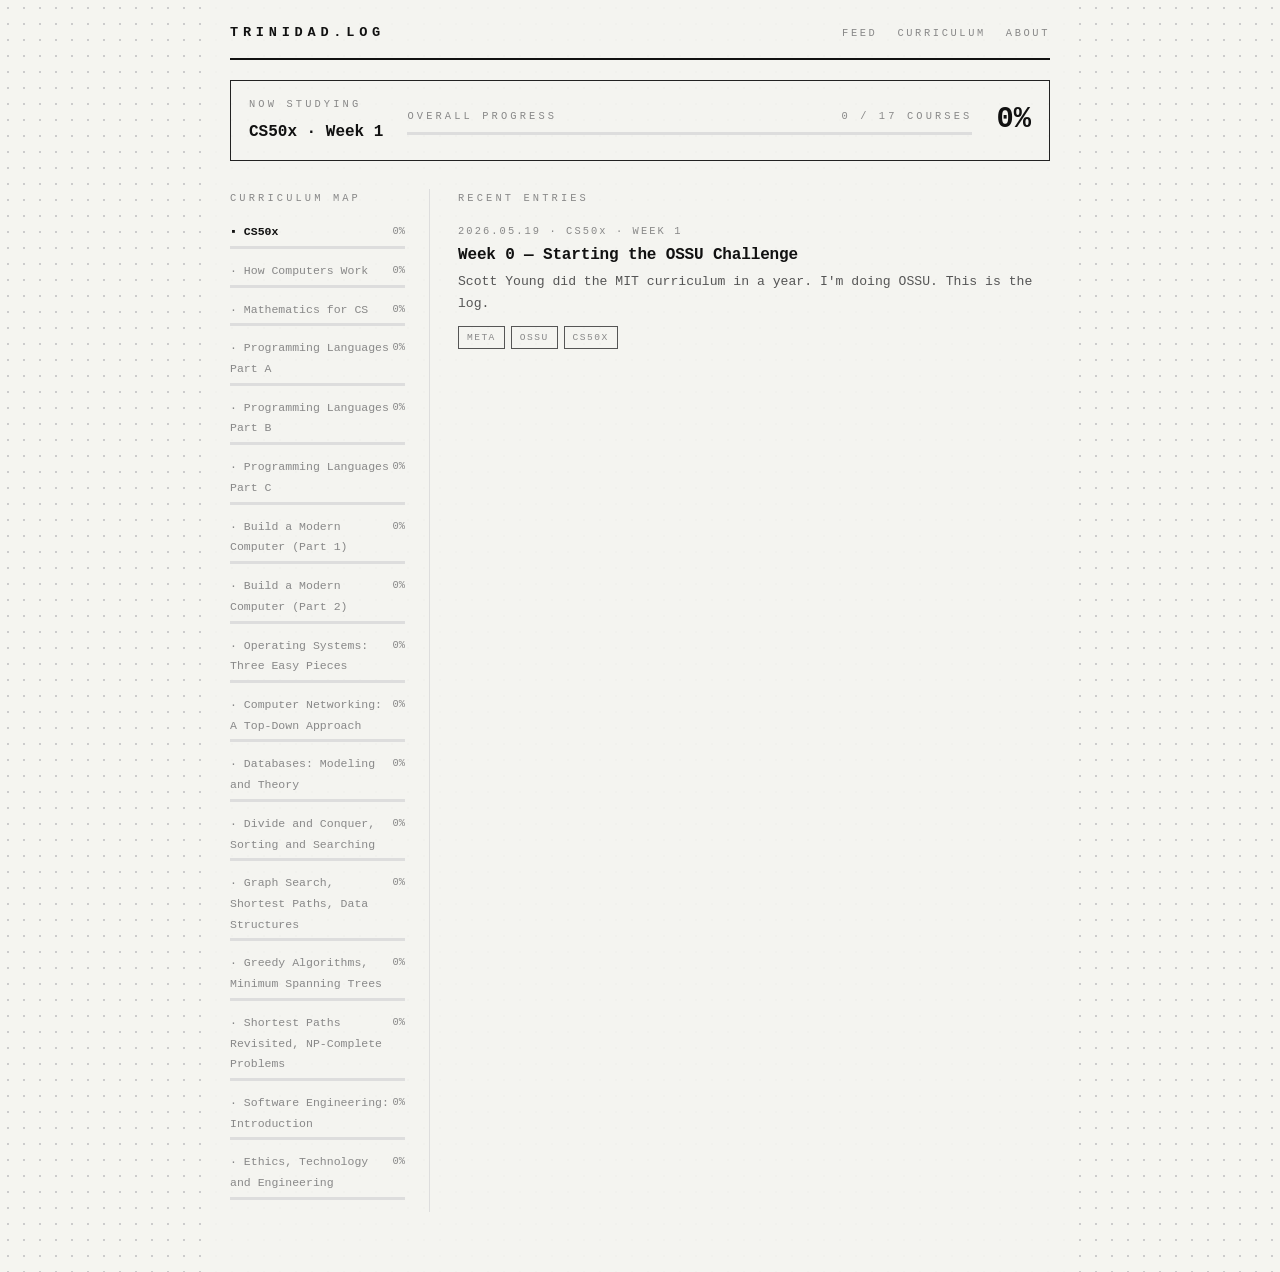
==== docs/index.html @ 8b84ecc6 "feat: blog-v3 — hand-rolled static site with Nothing aesthetic Python build pipeline, Jinja2 templat" ====
<!DOCTYPE html>
<html lang="en">
<head>
  <meta charset="UTF-8">
  <meta name="viewport" content="width=device-width, initial-scale=1.0">
  <title>TRINIDAD.LOG — OSSU CS Journey</title>
  <link rel="stylesheet" href="static/style.css">
</head>
<body>
  <div class="page-wrap">
    <nav class="nav">
      <a href="index.html" class="nav-logo">TRINIDAD.LOG</a>
      <ul class="nav-links">
        <li><a href="index.html">Feed</a></li>
        <li><a href="curriculum.html">Curriculum</a></li>
        <li><a href="about.html">About</a></li>
      </ul>
    </nav>
    

<div class="status-strip">
  <div class="studying">
    <span class="label">Now Studying</span>
    <strong>CS50x · Week 1</strong>
  </div>
  <div class="bar-section">
    <div class="label">
      <span>Overall Progress</span>
      <span>0 / 17 courses</span>
    </div>
    <div class="progress-bar">
      <div class="progress-bar-fill" style="width: 0%"></div>
    </div>
  </div>
  <div class="percent">0%</div>
</div>

<div class="home-grid">

  <aside class="curriculum-sidebar">
    <span class="label">Curriculum Map</span>
    
    <div class="course-item active">
      <div class="course-name">
        <span class="course-name-text">▪ CS50x</span>
        <span class="pct">0%</span>
      </div>
      <div class="progress-bar">
        <div class="progress-bar-fill" style="width: 0%"></div>
      </div>
    </div>
    
    <div class="course-item inactive">
      <div class="course-name">
        <span class="course-name-text">· How Computers Work</span>
        <span class="pct">0%</span>
      </div>
      <div class="progress-bar">
        <div class="progress-bar-fill" style="width: 0%"></div>
      </div>
    </div>
    
    <div class="course-item inactive">
      <div class="course-name">
        <span class="course-name-text">· Mathematics for CS</span>
        <span class="pct">0%</span>
      </div>
      <div class="progress-bar">
        <div class="progress-bar-fill" style="width: 0%"></div>
      </div>
    </div>
    
    <div class="course-item inactive">
      <div class="course-name">
        <span class="course-name-text">· Programming Languages Part A</span>
        <span class="pct">0%</span>
      </div>
      <div class="progress-bar">
        <div class="progress-bar-fill" style="width: 0%"></div>
      </div>
    </div>
    
    <div class="course-item inactive">
      <div class="course-name">
        <span class="course-name-text">· Programming Languages Part B</span>
        <span class="pct">0%</span>
      </div>
      <div class="progress-bar">
        <div class="progress-bar-fill" style="width: 0%"></div>
      </div>
    </div>
    
    <div class="course-item inactive">
      <div class="course-name">
        <span class="course-name-text">· Programming Languages Part C</span>
        <span class="pct">0%</span>
      </div>
      <div class="progress-bar">
        <div class="progress-bar-fill" style="width: 0%"></div>
      </div>
    </div>
    
    <div class="course-item inactive">
      <div class="course-name">
        <span class="course-name-text">· Build a Modern Computer (Part 1)</span>
        <span class="pct">0%</span>
      </div>
      <div class="progress-bar">
        <div class="progress-bar-fill" style="width: 0%"></div>
      </div>
    </div>
    
    <div class="course-item inactive">
      <div class="course-name">
        <span class="course-name-text">· Build a Modern Computer (Part 2)</span>
        <span class="pct">0%</span>
      </div>
      <div class="progress-bar">
        <div class="progress-bar-fill" style="width: 0%"></div>
      </div>
    </div>
    
    <div class="course-item inactive">
      <div class="course-name">
        <span class="course-name-text">· Operating Systems: Three Easy Pieces</span>
        <span class="pct">0%</span>
      </div>
      <div class="progress-bar">
        <div class="progress-bar-fill" style="width: 0%"></div>
      </div>
    </div>
    
    <div class="course-item inactive">
      <div class="course-name">
        <span class="course-name-text">· Computer Networking: A Top-Down Approach</span>
        <span class="pct">0%</span>
      </div>
      <div class="progress-bar">
        <div class="progress-bar-fill" style="width: 0%"></div>
      </div>
    </div>
    
    <div class="course-item inactive">
      <div class="course-name">
        <span class="course-name-text">· Databases: Modeling and Theory</span>
        <span class="pct">0%</span>
      </div>
      <div class="progress-bar">
        <div class="progress-bar-fill" style="width: 0%"></div>
      </div>
    </div>
    
    <div class="course-item inactive">
      <div class="course-name">
        <span class="course-name-text">· Divide and Conquer, Sorting and Searching</span>
        <span class="pct">0%</span>
      </div>
      <div class="progress-bar">
        <div class="progress-bar-fill" style="width: 0%"></div>
      </div>
    </div>
    
    <div class="course-item inactive">
      <div class="course-name">
        <span class="course-name-text">· Graph Search, Shortest Paths, Data Structures</span>
        <span class="pct">0%</span>
      </div>
      <div class="progress-bar">
        <div class="progress-bar-fill" style="width: 0%"></div>
      </div>
    </div>
    
    <div class="course-item inactive">
      <div class="course-name">
        <span class="course-name-text">· Greedy Algorithms, Minimum Spanning Trees</span>
        <span class="pct">0%</span>
      </div>
      <div class="progress-bar">
        <div class="progress-bar-fill" style="width: 0%"></div>
      </div>
    </div>
    
    <div class="course-item inactive">
      <div class="course-name">
        <span class="course-name-text">· Shortest Paths Revisited, NP-Complete Problems</span>
        <span class="pct">0%</span>
      </div>
      <div class="progress-bar">
        <div class="progress-bar-fill" style="width: 0%"></div>
      </div>
    </div>
    
    <div class="course-item inactive">
      <div class="course-name">
        <span class="course-name-text">· Software Engineering: Introduction</span>
        <span class="pct">0%</span>
      </div>
      <div class="progress-bar">
        <div class="progress-bar-fill" style="width: 0%"></div>
      </div>
    </div>
    
    <div class="course-item inactive">
      <div class="course-name">
        <span class="course-name-text">· Ethics, Technology and Engineering</span>
        <span class="pct">0%</span>
      </div>
      <div class="progress-bar">
        <div class="progress-bar-fill" style="width: 0%"></div>
      </div>
    </div>
    
  </aside>

  <main class="feed">
    <span class="label">Recent Entries</span>
    
    <article class="feed-entry">
      <div class="meta">2026.05.19 · CS50x · WEEK 1</div>
      <h2><a href="posts/hello-world.html">Week 0 — Starting the OSSU Challenge</a></h2>
      <p class="excerpt">Scott Young did the MIT curriculum in a year. I'm doing OSSU. This is the log.</p>
      
      <div class="tags">
        <span class="tag">meta</span><span class="tag">ossu</span><span class="tag">cs50x</span>
      </div>
      
    </article>
    
  </main>

</div>

  </div>
</body>
</html>
---- docs/static/style.css ----
/* ── Tokens ─────────────────────────────────────────────── */
:root {
  --bg:       #f5f5f0;
  --dot:      #cccccc;
  --ink:      #111111;
  --meta:     #888888;
  --muted:    #dddddd;
  --border:   #222222;
  --code-bg:  #1a1a1a;
  --code-fg:  #e0e0e0;
  --max-w:    860px;
  --post-w:   680px;
}

/* ── Reset ───────────────────────────────────────────────── */
*, *::before, *::after { box-sizing: border-box; margin: 0; padding: 0; }
a { color: var(--ink); text-decoration: none; }
a:hover { text-decoration: underline; }

/* ── Base ────────────────────────────────────────────────── */
body {
  font-family: 'Courier New', Courier, monospace;
  font-size: 0.9rem;
  line-height: 1.8;
  color: var(--ink);
  background-color: var(--bg);
  background-image: radial-gradient(circle, var(--dot) 1px, transparent 1px);
  background-size: 16px 16px;
  min-height: 100vh;
}

.page-wrap {
  max-width: var(--max-w);
  margin: 0 auto;
  padding: 0 20px 60px;
  background: rgba(245, 245, 240, 0.93);
  min-height: 100vh;
}

/* ── Typography ──────────────────────────────────────────── */
h1, h2, h3, h4 {
  font-weight: 900;
  letter-spacing: -0.01em;
  line-height: 1.2;
}
.label {
  font-size: 0.65rem;
  letter-spacing: 0.3em;
  text-transform: uppercase;
  color: var(--meta);
}

/* ── Nav ─────────────────────────────────────────────────── */
.nav {
  display: flex;
  justify-content: space-between;
  align-items: center;
  padding: 20px 0 12px;
  border-bottom: 2px solid var(--ink);
  margin-bottom: 20px;
}
.nav-logo {
  font-size: 0.85rem;
  font-weight: 900;
  letter-spacing: 0.35em;
  text-transform: uppercase;
}
.nav-links {
  display: flex;
  gap: 20px;
  list-style: none;
}
.nav-links a {
  font-size: 0.65rem;
  letter-spacing: 0.25em;
  text-transform: uppercase;
  color: var(--meta);
}
.nav-links a:hover { color: var(--ink); text-decoration: none; }

/* ── Status Strip ────────────────────────────────────────── */
.status-strip {
  border: 1px solid var(--border);
  padding: 14px 18px;
  display: flex;
  justify-content: space-between;
  align-items: center;
  gap: 24px;
  margin-bottom: 28px;
}
.status-strip .studying { flex-shrink: 0; }
.status-strip .studying .label { display: block; margin-bottom: 4px; }
.status-strip .studying strong { font-size: 1rem; font-weight: 900; }
.status-strip .bar-section { flex: 1; min-width: 0; }
.status-strip .bar-section .label {
  display: flex;
  justify-content: space-between;
  margin-bottom: 6px;
}
.status-strip .percent {
  font-size: 1.8rem;
  font-weight: 900;
  flex-shrink: 0;
  line-height: 1;
}

/* ── Progress Bar ────────────────────────────────────────── */
.progress-bar {
  background: var(--muted);
  height: 3px;
  width: 100%;
}
.progress-bar-fill {
  background: var(--ink);
  height: 3px;
}

/* ── Homepage Grid ───────────────────────────────────────── */
.home-grid {
  display: grid;
  grid-template-columns: 200px 1fr;
  gap: 28px;
}

/* ── Curriculum Sidebar ──────────────────────────────────── */
.curriculum-sidebar {
  border-right: 1px solid var(--muted);
  padding-right: 24px;
}
.curriculum-sidebar > .label { display: block; margin-bottom: 14px; }
.course-item { margin-bottom: 12px; }
.course-item.active .course-name-text { font-weight: 900; color: var(--ink); }
.course-item.inactive .course-name-text { color: var(--meta); }
.course-name {
  display: flex;
  justify-content: space-between;
  font-size: 0.72rem;
  margin-bottom: 3px;
}
.course-name .pct { color: var(--meta); font-size: 0.65rem; }

/* ── Feed ────────────────────────────────────────────────── */
.feed > .label { display: block; margin-bottom: 14px; }
.feed-entry {
  padding-bottom: 16px;
  border-bottom: 1px solid #e8e8e8;
  margin-bottom: 16px;
}
.feed-entry:last-child { border-bottom: none; }
.feed-entry .meta {
  font-size: 0.65rem;
  color: var(--meta);
  letter-spacing: 0.2em;
  margin-bottom: 5px;
}
.feed-entry h2 { font-size: 1rem; font-weight: 900; margin-bottom: 6px; }
.feed-entry .excerpt { font-size: 0.82rem; color: #555; line-height: 1.7; }

/* ── Tags ────────────────────────────────────────────────── */
.tags { display: flex; gap: 6px; flex-wrap: wrap; margin-top: 10px; }
.tag {
  border: 1px solid #555;
  font-size: 0.6rem;
  padding: 2px 8px;
  letter-spacing: 0.15em;
  text-transform: uppercase;
  color: var(--meta);
}

/* ── Post Page ───────────────────────────────────────────── */
.post-header { margin-bottom: 32px; padding-bottom: 16px; border-bottom: 1px solid var(--muted); }
.post-header .meta {
  font-size: 0.65rem;
  color: var(--meta);
  letter-spacing: 0.25em;
  margin-bottom: 10px;
  display: flex;
  justify-content: space-between;
  align-items: center;
}
.post-header .meta a { color: var(--meta); font-size: 0.65rem; letter-spacing: 0.2em; }
.post-header .meta a:hover { color: var(--ink); }
.post-header h1 { font-size: 1.8rem; margin-bottom: 14px; }

.post-body { max-width: var(--post-w); margin: 0 auto; }

/* TOC */
.toc {
  border: 1px solid var(--muted);
  padding: 14px 18px;
  margin-bottom: 32px;
}
.toc > .label { display: block; margin-bottom: 10px; }
.toc ol { padding-left: 18px; }
.toc li { font-size: 0.8rem; margin-bottom: 4px; }

/* Post content */
.post-content h2 {
  font-size: 1.1rem;
  margin: 32px 0 12px;
  border-bottom: 1px solid var(--muted);
  padding-bottom: 4px;
}
.post-content h3 { font-size: 0.95rem; margin: 22px 0 8px; }
.post-content p { margin-bottom: 14px; }
.post-content ul, .post-content ol { padding-left: 22px; margin-bottom: 14px; }
.post-content li { margin-bottom: 4px; }
.post-content blockquote {
  border-left: 2px solid var(--ink);
  padding-left: 16px;
  color: var(--meta);
  margin: 16px 0;
  font-style: italic;
}
.post-content img {
  max-width: 100%;
  border: 1px solid #ccc;
  display: block;
  margin: 24px auto;
}
.post-content video {
  max-width: 100%;
  display: block;
  margin: 24px auto;
}

/* Code — inline */
.post-content code {
  background: #e8e8e3;
  padding: 1px 5px;
  font-size: 0.85em;
}

/* Code — fenced (Pygments) */
.post-content .highlight {
  background: var(--code-bg);
  padding: 16px 18px;
  margin: 18px 0;
  overflow-x: auto;
  position: relative;
}
.post-content .highlight pre {
  color: var(--code-fg);
  font-size: 0.82rem;
  line-height: 1.65;
  margin: 0;
  background: none;
}
.post-content .highlight code { background: none; padding: 0; font-size: inherit; }

/* Pygments tokens — monochrome-friendly */
.highlight .c,  .highlight .c1, .highlight .cm { color: #555; }
.highlight .k,  .highlight .kd, .highlight .kn { color: #bbb; font-weight: bold; }
.highlight .s,  .highlight .s1, .highlight .s2 { color: #aaa; }
.highlight .mi, .highlight .mf                  { color: #ddd; }
.highlight .nf                                  { color: #e0e0e0; }
.highlight .nc                                  { color: #ccc; }

.lang-label {
  position: absolute;
  top: 6px;
  right: 10px;
  font-size: 0.58rem;
  color: #555;
  letter-spacing: 0.2em;
  text-transform: uppercase;
}

/* Post footer nav */
.post-nav {
  display: flex;
  justify-content: space-between;
  margin-top: 48px;
  padding-top: 16px;
  border-top: 1px solid var(--muted);
  font-size: 0.75rem;
  letter-spacing: 0.1em;
}

/* ── Curriculum Page ─────────────────────────────────────── */
.curriculum-page > h1 { font-size: 1.5rem; margin-bottom: 6px; }
.curriculum-page .page-meta { margin-bottom: 32px; display: block; }
.curriculum-category { margin-bottom: 36px; }
.curriculum-category h2 {
  font-size: 0.7rem;
  letter-spacing: 0.3em;
  text-transform: uppercase;
  color: var(--meta);
  border-bottom: 1px solid var(--muted);
  padding-bottom: 6px;
  margin-bottom: 16px;
  font-weight: 400;
}
.curriculum-course {
  display: grid;
  grid-template-columns: 1fr 100px;
  gap: 16px;
  align-items: start;
  padding: 12px 0;
  border-bottom: 1px solid #ebebeb;
}
.curriculum-course .course-title { font-size: 0.85rem; font-weight: 700; margin-bottom: 4px; }
.curriculum-course .course-title a { color: var(--ink); }
.curriculum-course .course-title a:hover { text-decoration: underline; }
.curriculum-course .post-count { font-size: 0.65rem; color: var(--meta); margin-top: 4px; }
.status-badge {
  font-size: 0.6rem;
  letter-spacing: 0.2em;
  text-transform: uppercase;
  text-align: right;
  padding-top: 3px;
}
.status-badge.not-started { color: var(--meta); }
.status-badge.in-progress { color: var(--ink); font-weight: 700; }
.status-badge.complete    { color: var(--ink); }

/* ── Responsive ──────────────────────────────────────────── */
@media (max-width: 620px) {
  .home-grid { grid-template-columns: 1fr; }
  .curriculum-sidebar {
    border-right: none;
    border-bottom: 1px solid var(--muted);
    padding-right: 0;
    padding-bottom: 22px;
    margin-bottom: 22px;
  }
  .status-strip { flex-wrap: wrap; gap: 14px; }
  .status-strip .percent { font-size: 1.4rem; }
  .curriculum-course { grid-template-columns: 1fr; }
  .post-header .meta { flex-direction: column; align-items: flex-start; gap: 6px; }
}
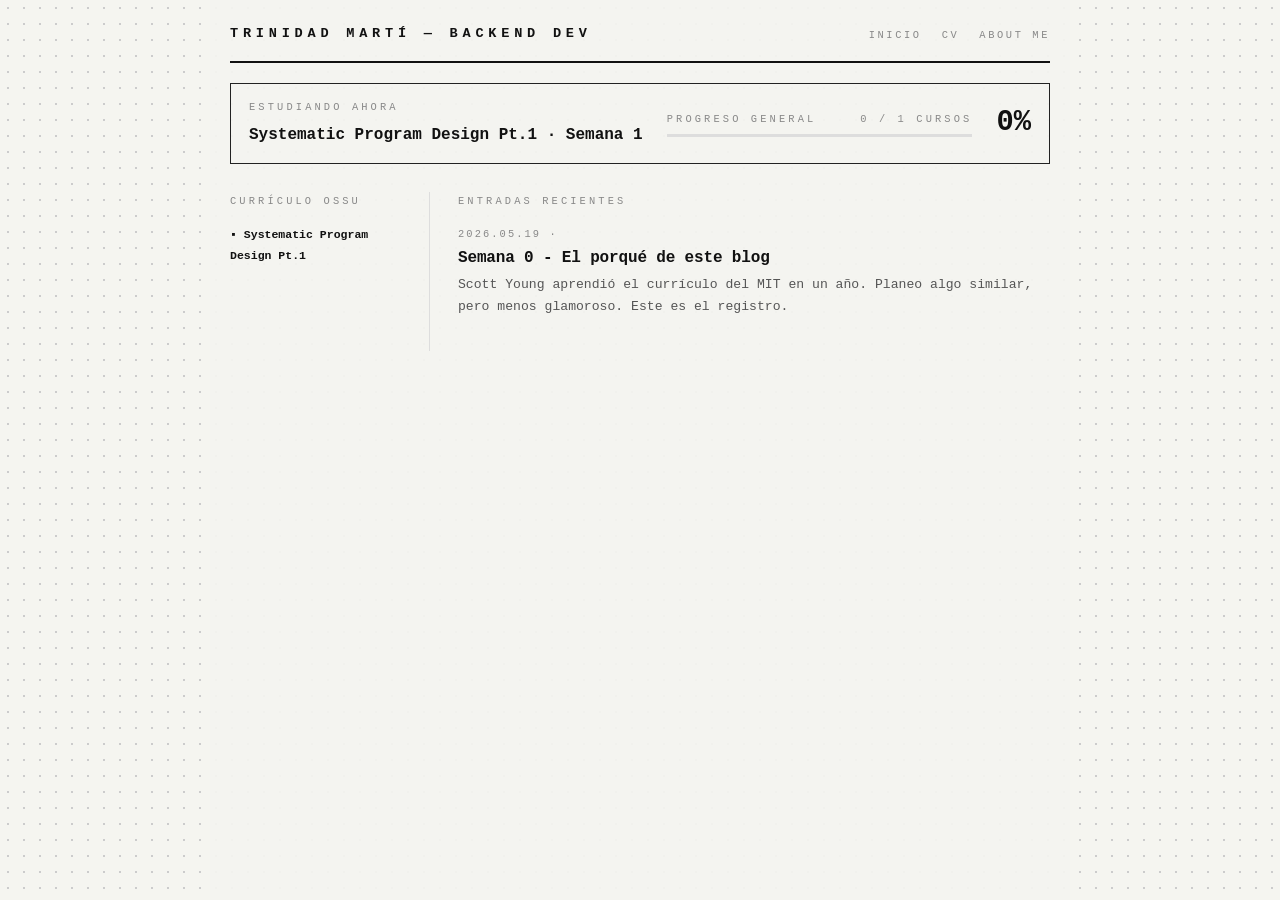
==== commit 0114bb72: "primer post" ====
--- a/docs/index.html
+++ b/docs/index.html
@@ -3,30 +3,30 @@
 <head>
   <meta charset="UTF-8">
   <meta name="viewport" content="width=device-width, initial-scale=1.0">
-  <title>TRINIDAD.LOG — OSSU CS Journey</title>
+  <title>TRINIDAD.LOG — Reto OSSU CS</title>
   <link rel="stylesheet" href="static/style.css">
 </head>
 <body>
   <div class="page-wrap">
     <nav class="nav">
-      <a href="index.html" class="nav-logo">TRINIDAD.LOG</a>
+      <a href="index.html" class="nav-logo">TRINIDAD MARTÍ — Backend Dev</a>
       <ul class="nav-links">
-        <li><a href="index.html">Feed</a></li>
-        <li><a href="curriculum.html">Curriculum</a></li>
-        <li><a href="about.html">About</a></li>
+        <li><a href="index.html">Inicio</a></li>
+        <li><a href="static/cv.pdf" id="cv-link">CV</a></li>
+        <li><a href="about.html">About me</a></li>
       </ul>
     </nav>
     
 
 <div class="status-strip">
   <div class="studying">
-    <span class="label">Now Studying</span>
-    <strong>CS50x · Week 1</strong>
+    <span class="label">Estudiando ahora</span>
+    <strong>Systematic Program Design Pt.1 · Semana 1</strong>
   </div>
   <div class="bar-section">
     <div class="label">
-      <span>Overall Progress</span>
-      <span>0 / 17 courses</span>
+      <span>Progreso general</span>
+      <span>0 / 1 cursos</span>
     </div>
     <div class="progress-bar">
       <div class="progress-bar-fill" style="width: 0%"></div>
@@ -38,191 +38,25 @@
 <div class="home-grid">
 
   <aside class="curriculum-sidebar">
-    <span class="label">Curriculum Map</span>
+    <span class="label">Currículo OSSU</span>
     
     <div class="course-item active">
       <div class="course-name">
-        <span class="course-name-text">▪ CS50x</span>
-        <span class="pct">0%</span>
-      </div>
-      <div class="progress-bar">
-        <div class="progress-bar-fill" style="width: 0%"></div>
-      </div>
-    </div>
-    
-    <div class="course-item inactive">
-      <div class="course-name">
-        <span class="course-name-text">· How Computers Work</span>
-        <span class="pct">0%</span>
-      </div>
-      <div class="progress-bar">
-        <div class="progress-bar-fill" style="width: 0%"></div>
-      </div>
-    </div>
-    
-    <div class="course-item inactive">
-      <div class="course-name">
-        <span class="course-name-text">· Mathematics for CS</span>
-        <span class="pct">0%</span>
-      </div>
-      <div class="progress-bar">
-        <div class="progress-bar-fill" style="width: 0%"></div>
-      </div>
-    </div>
-    
-    <div class="course-item inactive">
-      <div class="course-name">
-        <span class="course-name-text">· Programming Languages Part A</span>
-        <span class="pct">0%</span>
-      </div>
-      <div class="progress-bar">
-        <div class="progress-bar-fill" style="width: 0%"></div>
-      </div>
-    </div>
-    
-    <div class="course-item inactive">
-      <div class="course-name">
-        <span class="course-name-text">· Programming Languages Part B</span>
-        <span class="pct">0%</span>
-      </div>
-      <div class="progress-bar">
-        <div class="progress-bar-fill" style="width: 0%"></div>
-      </div>
-    </div>
-    
-    <div class="course-item inactive">
-      <div class="course-name">
-        <span class="course-name-text">· Programming Languages Part C</span>
-        <span class="pct">0%</span>
-      </div>
-      <div class="progress-bar">
-        <div class="progress-bar-fill" style="width: 0%"></div>
-      </div>
-    </div>
-    
-    <div class="course-item inactive">
-      <div class="course-name">
-        <span class="course-name-text">· Build a Modern Computer (Part 1)</span>
-        <span class="pct">0%</span>
-      </div>
-      <div class="progress-bar">
-        <div class="progress-bar-fill" style="width: 0%"></div>
-      </div>
-    </div>
-    
-    <div class="course-item inactive">
-      <div class="course-name">
-        <span class="course-name-text">· Build a Modern Computer (Part 2)</span>
-        <span class="pct">0%</span>
-      </div>
-      <div class="progress-bar">
-        <div class="progress-bar-fill" style="width: 0%"></div>
-      </div>
-    </div>
-    
-    <div class="course-item inactive">
-      <div class="course-name">
-        <span class="course-name-text">· Operating Systems: Three Easy Pieces</span>
-        <span class="pct">0%</span>
-      </div>
-      <div class="progress-bar">
-        <div class="progress-bar-fill" style="width: 0%"></div>
-      </div>
-    </div>
-    
-    <div class="course-item inactive">
-      <div class="course-name">
-        <span class="course-name-text">· Computer Networking: A Top-Down Approach</span>
-        <span class="pct">0%</span>
-      </div>
-      <div class="progress-bar">
-        <div class="progress-bar-fill" style="width: 0%"></div>
-      </div>
-    </div>
-    
-    <div class="course-item inactive">
-      <div class="course-name">
-        <span class="course-name-text">· Databases: Modeling and Theory</span>
-        <span class="pct">0%</span>
-      </div>
-      <div class="progress-bar">
-        <div class="progress-bar-fill" style="width: 0%"></div>
-      </div>
-    </div>
-    
-    <div class="course-item inactive">
-      <div class="course-name">
-        <span class="course-name-text">· Divide and Conquer, Sorting and Searching</span>
-        <span class="pct">0%</span>
-      </div>
-      <div class="progress-bar">
-        <div class="progress-bar-fill" style="width: 0%"></div>
-      </div>
-    </div>
-    
-    <div class="course-item inactive">
-      <div class="course-name">
-        <span class="course-name-text">· Graph Search, Shortest Paths, Data Structures</span>
-        <span class="pct">0%</span>
-      </div>
-      <div class="progress-bar">
-        <div class="progress-bar-fill" style="width: 0%"></div>
-      </div>
-    </div>
-    
-    <div class="course-item inactive">
-      <div class="course-name">
-        <span class="course-name-text">· Greedy Algorithms, Minimum Spanning Trees</span>
-        <span class="pct">0%</span>
-      </div>
-      <div class="progress-bar">
-        <div class="progress-bar-fill" style="width: 0%"></div>
-      </div>
-    </div>
-    
-    <div class="course-item inactive">
-      <div class="course-name">
-        <span class="course-name-text">· Shortest Paths Revisited, NP-Complete Problems</span>
-        <span class="pct">0%</span>
-      </div>
-      <div class="progress-bar">
-        <div class="progress-bar-fill" style="width: 0%"></div>
-      </div>
-    </div>
-    
-    <div class="course-item inactive">
-      <div class="course-name">
-        <span class="course-name-text">· Software Engineering: Introduction</span>
-        <span class="pct">0%</span>
-      </div>
-      <div class="progress-bar">
-        <div class="progress-bar-fill" style="width: 0%"></div>
-      </div>
-    </div>
-    
-    <div class="course-item inactive">
-      <div class="course-name">
-        <span class="course-name-text">· Ethics, Technology and Engineering</span>
-        <span class="pct">0%</span>
-      </div>
-      <div class="progress-bar">
-        <div class="progress-bar-fill" style="width: 0%"></div>
+        
+        <a class="course-name-text" href="https://cs.ossu.dev/coursepages/spd/" target="_blank" rel="noopener">▪ Systematic Program Design Pt.1</a>
+        
       </div>
     </div>
     
   </aside>
 
   <main class="feed">
-    <span class="label">Recent Entries</span>
+    <span class="label">Entradas recientes</span>
     
     <article class="feed-entry">
-      <div class="meta">2026.05.19 · CS50x · WEEK 1</div>
-      <h2><a href="posts/hello-world.html">Week 0 — Starting the OSSU Challenge</a></h2>
-      <p class="excerpt">Scott Young did the MIT curriculum in a year. I'm doing OSSU. This is the log.</p>
-      
-      <div class="tags">
-        <span class="tag">meta</span><span class="tag">ossu</span><span class="tag">cs50x</span>
-      </div>
+      <div class="meta">2026.05.19 · </div>
+      <h2><a href="posts/Hola mundo.html">Semana 0 - El porqué de este blog</a></h2>
+      <p class="excerpt">Scott Young aprendió el currículo del MIT en un año. Planeo algo similar, pero menos glamoroso. Este es el registro.</p>
       
     </article>
     
@@ -231,5 +65,42 @@
 </div>
 
   </div>
+
+  <div class="cv-modal-backdrop" id="cv-backdrop">
+    <div class="cv-modal">
+      <p>¿Descargar CV?</p>
+      <div class="cv-modal-actions">
+        <button class="btn-cancel" id="cv-cancel">Cancelar</button>
+        <button class="btn-confirm" id="cv-confirm">Descargar</button>
+      </div>
+    </div>
+  </div>
+
+  <script>
+    var cvLink     = document.getElementById('cv-link');
+    var backdrop   = document.getElementById('cv-backdrop');
+    var btnConfirm = document.getElementById('cv-confirm');
+    var btnCancel  = document.getElementById('cv-cancel');
+
+    cvLink.addEventListener('click', function(e) {
+      e.preventDefault();
+      backdrop.classList.add('open');
+    });
+    btnCancel.addEventListener('click', function() {
+      backdrop.classList.remove('open');
+    });
+    btnConfirm.addEventListener('click', function() {
+      backdrop.classList.remove('open');
+      var a = document.createElement('a');
+      a.href = cvLink.href;
+      a.download = 'Trinidad-Marti-CV.pdf';
+      document.body.appendChild(a);
+      a.click();
+      document.body.removeChild(a);
+    });
+    backdrop.addEventListener('click', function(e) {
+      if (e.target === backdrop) backdrop.classList.remove('open');
+    });
+  </script>
 </body>
 </html>
--- a/docs/static/style.css
+++ b/docs/static/style.css
@@ -9,7 +9,7 @@
   --code-bg:  #1a1a1a;
   --code-fg:  #e0e0e0;
   --max-w:    860px;
-  --post-w:   680px;
+  --post-w:   780px;
 }
 
 /* ── Reset ───────────────────────────────────────────────── */
@@ -18,9 +18,11 @@
 a:hover { text-decoration: underline; }
 
 /* ── Base ────────────────────────────────────────────────── */
+html { font-size: 100%; }
+
 body {
   font-family: 'Courier New', Courier, monospace;
-  font-size: 0.9rem;
+  font-size: 1rem;
   line-height: 1.8;
   color: var(--ink);
   background-color: var(--bg);
@@ -131,6 +133,8 @@
 .course-item { margin-bottom: 12px; }
 .course-item.active .course-name-text { font-weight: 900; color: var(--ink); }
 .course-item.inactive .course-name-text { color: var(--meta); }
+a.course-name-text { text-decoration: none; }
+a.course-name-text:hover { text-decoration: underline; }
 .course-name {
   display: flex;
   justify-content: space-between;
@@ -202,7 +206,7 @@
   padding-bottom: 4px;
 }
 .post-content h3 { font-size: 0.95rem; margin: 22px 0 8px; }
-.post-content p { margin-bottom: 14px; }
+.post-content p { margin-bottom: 14px; text-align: justify; hyphens: auto; }
 .post-content ul, .post-content ol { padding-left: 22px; margin-bottom: 14px; }
 .post-content li { margin-bottom: 4px; }
 .post-content blockquote {
@@ -329,3 +333,37 @@
   .curriculum-course { grid-template-columns: 1fr; }
   .post-header .meta { flex-direction: column; align-items: flex-start; gap: 6px; }
 }
+
+/* ── CV Modal ────────────────────────────────────────────── */
+.cv-modal-backdrop {
+  display: none;
+  position: fixed;
+  inset: 0;
+  background: rgba(0,0,0,0.45);
+  z-index: 100;
+  align-items: center;
+  justify-content: center;
+}
+.cv-modal-backdrop.open { display: flex; }
+.cv-modal {
+  background: #ffffff;
+  border: 1px solid var(--muted);
+  padding: 28px 32px;
+  max-width: 340px;
+  width: 90%;
+}
+.cv-modal p { font-size: 0.85rem; margin-bottom: 20px; line-height: 1.6; }
+.cv-modal-actions { display: flex; gap: 10px; justify-content: flex-end; }
+.cv-modal-actions button {
+  font-family: inherit;
+  font-size: 0.72rem;
+  letter-spacing: 0.15em;
+  text-transform: uppercase;
+  padding: 7px 16px;
+  border: 1px solid var(--ink);
+  background: none;
+  cursor: pointer;
+}
+.cv-modal-actions .btn-confirm { background: var(--ink); color: #f5f5f0; }
+.cv-modal-actions .btn-cancel { color: var(--ink); }
+.cv-modal-actions button:hover { opacity: 0.7; }
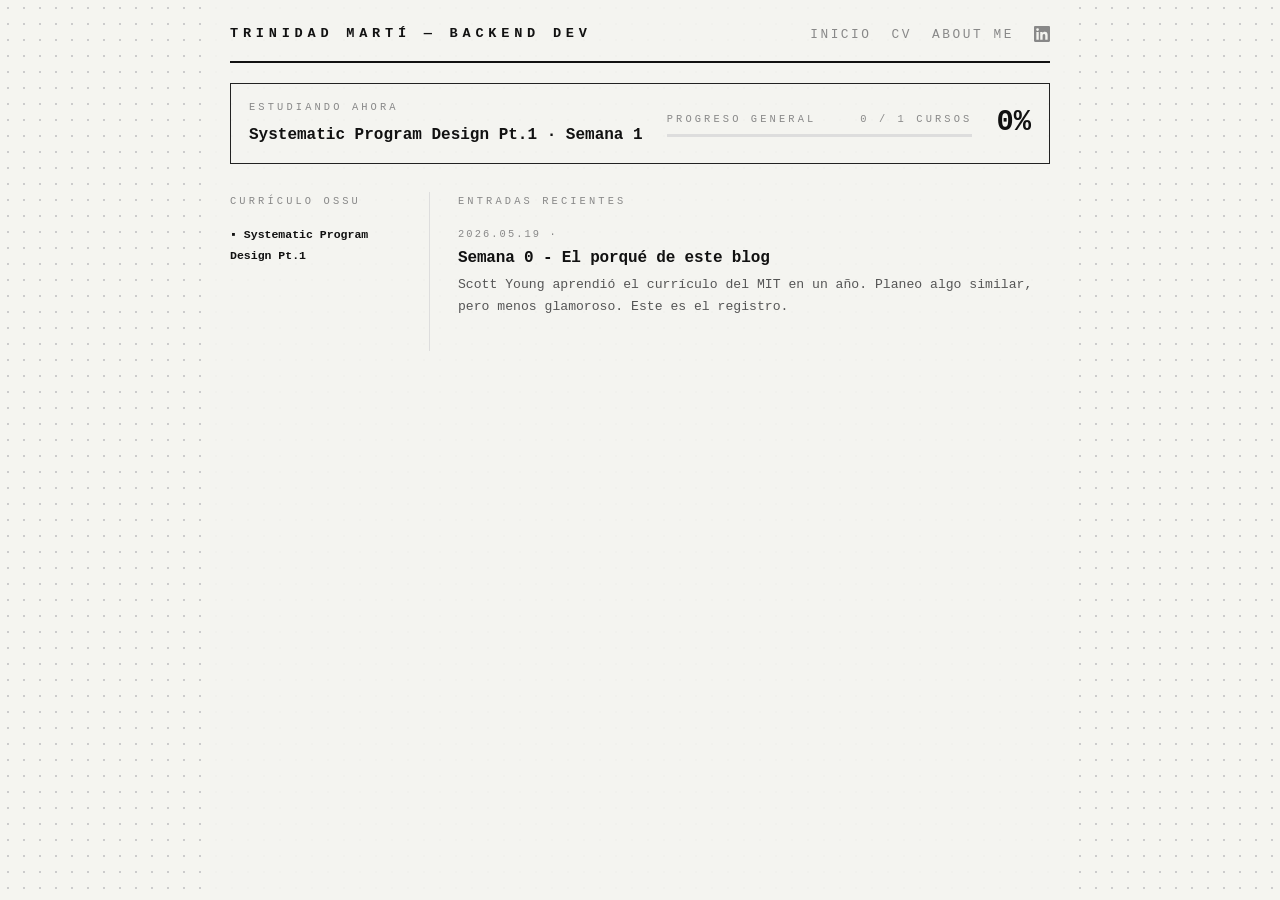
==== commit 56393364: "ui improvements" ====
--- a/docs/index.html
+++ b/docs/index.html
@@ -14,6 +14,7 @@
         <li><a href="index.html">Inicio</a></li>
         <li><a href="static/cv.pdf" id="cv-link">CV</a></li>
         <li><a href="about.html">About me</a></li>
+        <li><a href="https://www.linkedin.com/in/trinidad-mart%C3%AD-guti%C3%A9rrez-a9b872244/" target="_blank" rel="noopener" aria-label="LinkedIn"><svg xmlns="http://www.w3.org/2000/svg" width="16" height="16" viewBox="0 0 24 24" fill="currentColor" style="display:block"><path d="M20.447 20.452h-3.554v-5.569c0-1.328-.027-3.037-1.852-3.037-1.853 0-2.136 1.445-2.136 2.939v5.667H9.351V9h3.414v1.561h.046c.477-.9 1.637-1.85 3.37-1.85 3.601 0 4.267 2.37 4.267 5.455v6.286zM5.337 7.433a2.062 2.062 0 0 1-2.063-2.065 2.064 2.064 0 1 1 2.063 2.065zm1.782 13.019H3.555V9h3.564v11.452zM22.225 0H1.771C.792 0 0 .774 0 1.729v20.542C0 23.227.792 24 1.771 24h20.451C23.2 24 24 23.227 24 22.271V1.729C24 .774 23.2 0 22.222 0h.003z"/></svg></a></li>
       </ul>
     </nav>
     
--- a/docs/static/style.css
+++ b/docs/static/style.css
@@ -71,10 +71,11 @@
   display: flex;
   gap: 20px;
   list-style: none;
+  align-items: center;
 }
 .nav-links a {
-  font-size: 0.65rem;
-  letter-spacing: 0.25em;
+  font-size: 0.8rem;
+  letter-spacing: 0.2em;
   text-transform: uppercase;
   color: var(--meta);
 }
@@ -174,7 +175,7 @@
 /* ── Post Page ───────────────────────────────────────────── */
 .post-header { margin-bottom: 32px; padding-bottom: 16px; border-bottom: 1px solid var(--muted); }
 .post-header .meta {
-  font-size: 0.65rem;
+  font-size: 0.85rem;
   color: var(--meta);
   letter-spacing: 0.25em;
   margin-bottom: 10px;
@@ -182,9 +183,9 @@
   justify-content: space-between;
   align-items: center;
 }
-.post-header .meta a { color: var(--meta); font-size: 0.65rem; letter-spacing: 0.2em; }
+.post-header .meta a { color: var(--meta); font-size: 0.85rem; letter-spacing: 0.15em; }
 .post-header .meta a:hover { color: var(--ink); }
-.post-header h1 { font-size: 1.8rem; margin-bottom: 14px; }
+.post-header h1 { font-size: 2.2rem; margin-bottom: 14px; }
 
 .post-body { max-width: var(--post-w); margin: 0 auto; }
 
@@ -277,8 +278,8 @@
   margin-top: 48px;
   padding-top: 16px;
   border-top: 1px solid var(--muted);
-  font-size: 0.75rem;
-  letter-spacing: 0.1em;
+  font-size: 0.875rem;
+  letter-spacing: 0.08em;
 }
 
 /* ── Curriculum Page ─────────────────────────────────────── */
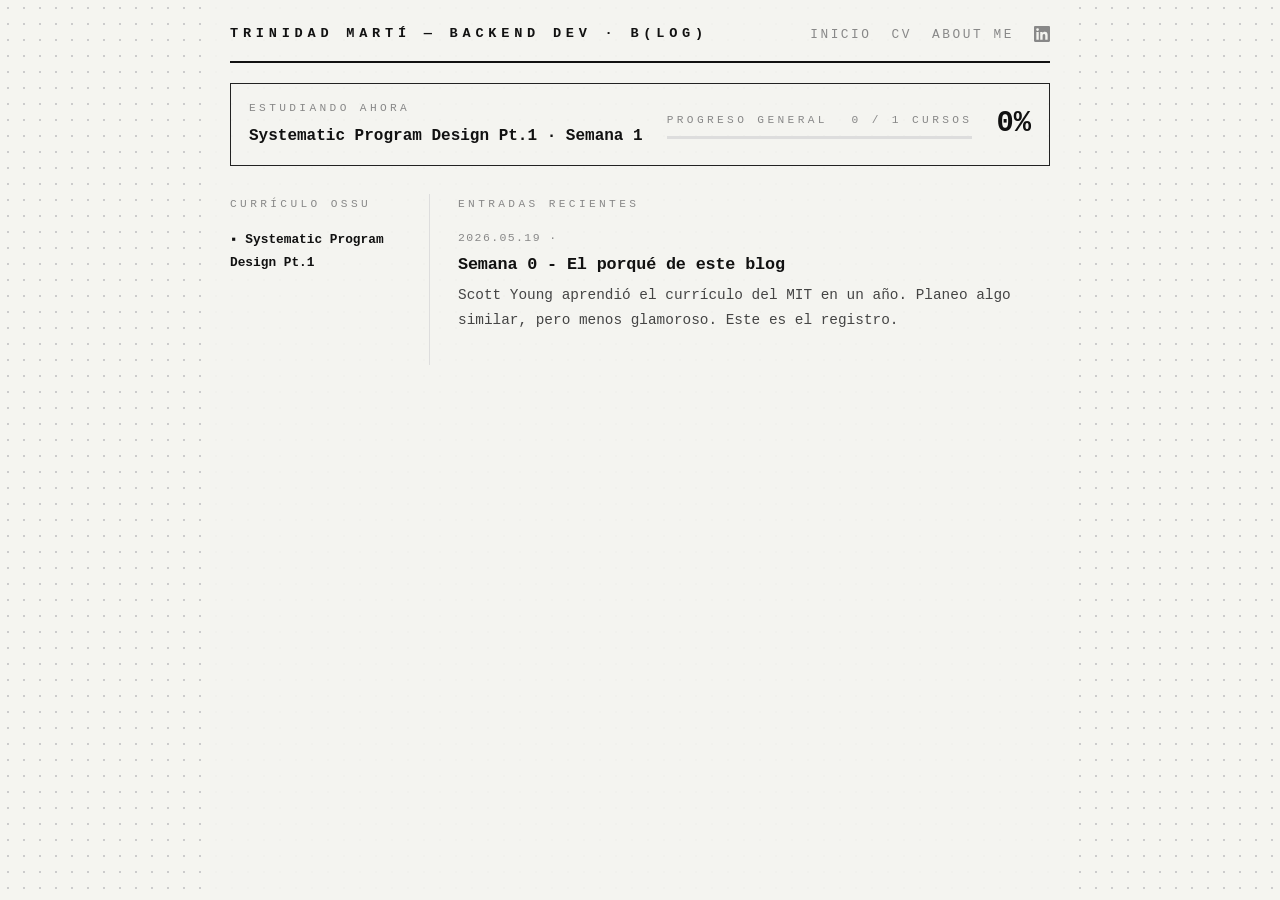
==== commit 3976b69b: "readability upgrades" ====
--- a/docs/index.html
+++ b/docs/index.html
@@ -3,13 +3,13 @@
 <head>
   <meta charset="UTF-8">
   <meta name="viewport" content="width=device-width, initial-scale=1.0">
-  <title>TRINIDAD.LOG — Reto OSSU CS</title>
+  <title>Trinidad Martí — Blog</title>
   <link rel="stylesheet" href="static/style.css">
 </head>
 <body>
   <div class="page-wrap">
     <nav class="nav">
-      <a href="index.html" class="nav-logo">TRINIDAD MARTÍ — Backend Dev</a>
+      <a href="index.html" class="nav-logo">TRINIDAD MARTÍ — Backend Dev · B(LOG)</a>
       <ul class="nav-links">
         <li><a href="index.html">Inicio</a></li>
         <li><a href="static/cv.pdf" id="cv-link">CV</a></li>
--- a/docs/static/style.css
+++ b/docs/static/style.css
@@ -45,8 +45,10 @@
   letter-spacing: -0.01em;
   line-height: 1.2;
 }
+
+
 .label {
-  font-size: 0.65rem;
+  font-size: 0.7rem;
   letter-spacing: 0.3em;
   text-transform: uppercase;
   color: var(--meta);
@@ -139,10 +141,10 @@
 .course-name {
   display: flex;
   justify-content: space-between;
-  font-size: 0.72rem;
+  font-size: 0.8rem;
   margin-bottom: 3px;
 }
-.course-name .pct { color: var(--meta); font-size: 0.65rem; }
+.course-name .pct { color: var(--meta); font-size: 0.72rem; }
 
 /* ── Feed ────────────────────────────────────────────────── */
 .feed > .label { display: block; margin-bottom: 14px; }
@@ -153,19 +155,19 @@
 }
 .feed-entry:last-child { border-bottom: none; }
 .feed-entry .meta {
-  font-size: 0.65rem;
-  color: var(--meta);
-  letter-spacing: 0.2em;
-  margin-bottom: 5px;
-}
-.feed-entry h2 { font-size: 1rem; font-weight: 900; margin-bottom: 6px; }
-.feed-entry .excerpt { font-size: 0.82rem; color: #555; line-height: 1.7; }
+  font-size: 0.72rem;
+  color: var(--meta);
+  letter-spacing: 0.12em;
+  margin-bottom: 6px;
+}
+.feed-entry h2 { font-size: 1.05rem; font-weight: 700; margin-bottom: 8px; }
+.feed-entry .excerpt { font-size: 0.9rem; color: #444; line-height: 1.75; }
 
 /* ── Tags ────────────────────────────────────────────────── */
 .tags { display: flex; gap: 6px; flex-wrap: wrap; margin-top: 10px; }
 .tag {
   border: 1px solid #555;
-  font-size: 0.6rem;
+  font-size: 0.65rem;
   padding: 2px 8px;
   letter-spacing: 0.15em;
   text-transform: uppercase;
@@ -197,7 +199,7 @@
 }
 .toc > .label { display: block; margin-bottom: 10px; }
 .toc ol { padding-left: 18px; }
-.toc li { font-size: 0.8rem; margin-bottom: 4px; }
+.toc li { font-size: 0.85rem; margin-bottom: 5px; }
 
 /* Post content */
 .post-content h2 {
@@ -304,7 +306,7 @@
   padding: 12px 0;
   border-bottom: 1px solid #ebebeb;
 }
-.curriculum-course .course-title { font-size: 0.85rem; font-weight: 700; margin-bottom: 4px; }
+.curriculum-course .course-title { font-size: 0.9rem; font-weight: 700; margin-bottom: 4px; }
 .curriculum-course .course-title a { color: var(--ink); }
 .curriculum-course .course-title a:hover { text-decoration: underline; }
 .curriculum-course .post-count { font-size: 0.65rem; color: var(--meta); margin-top: 4px; }
